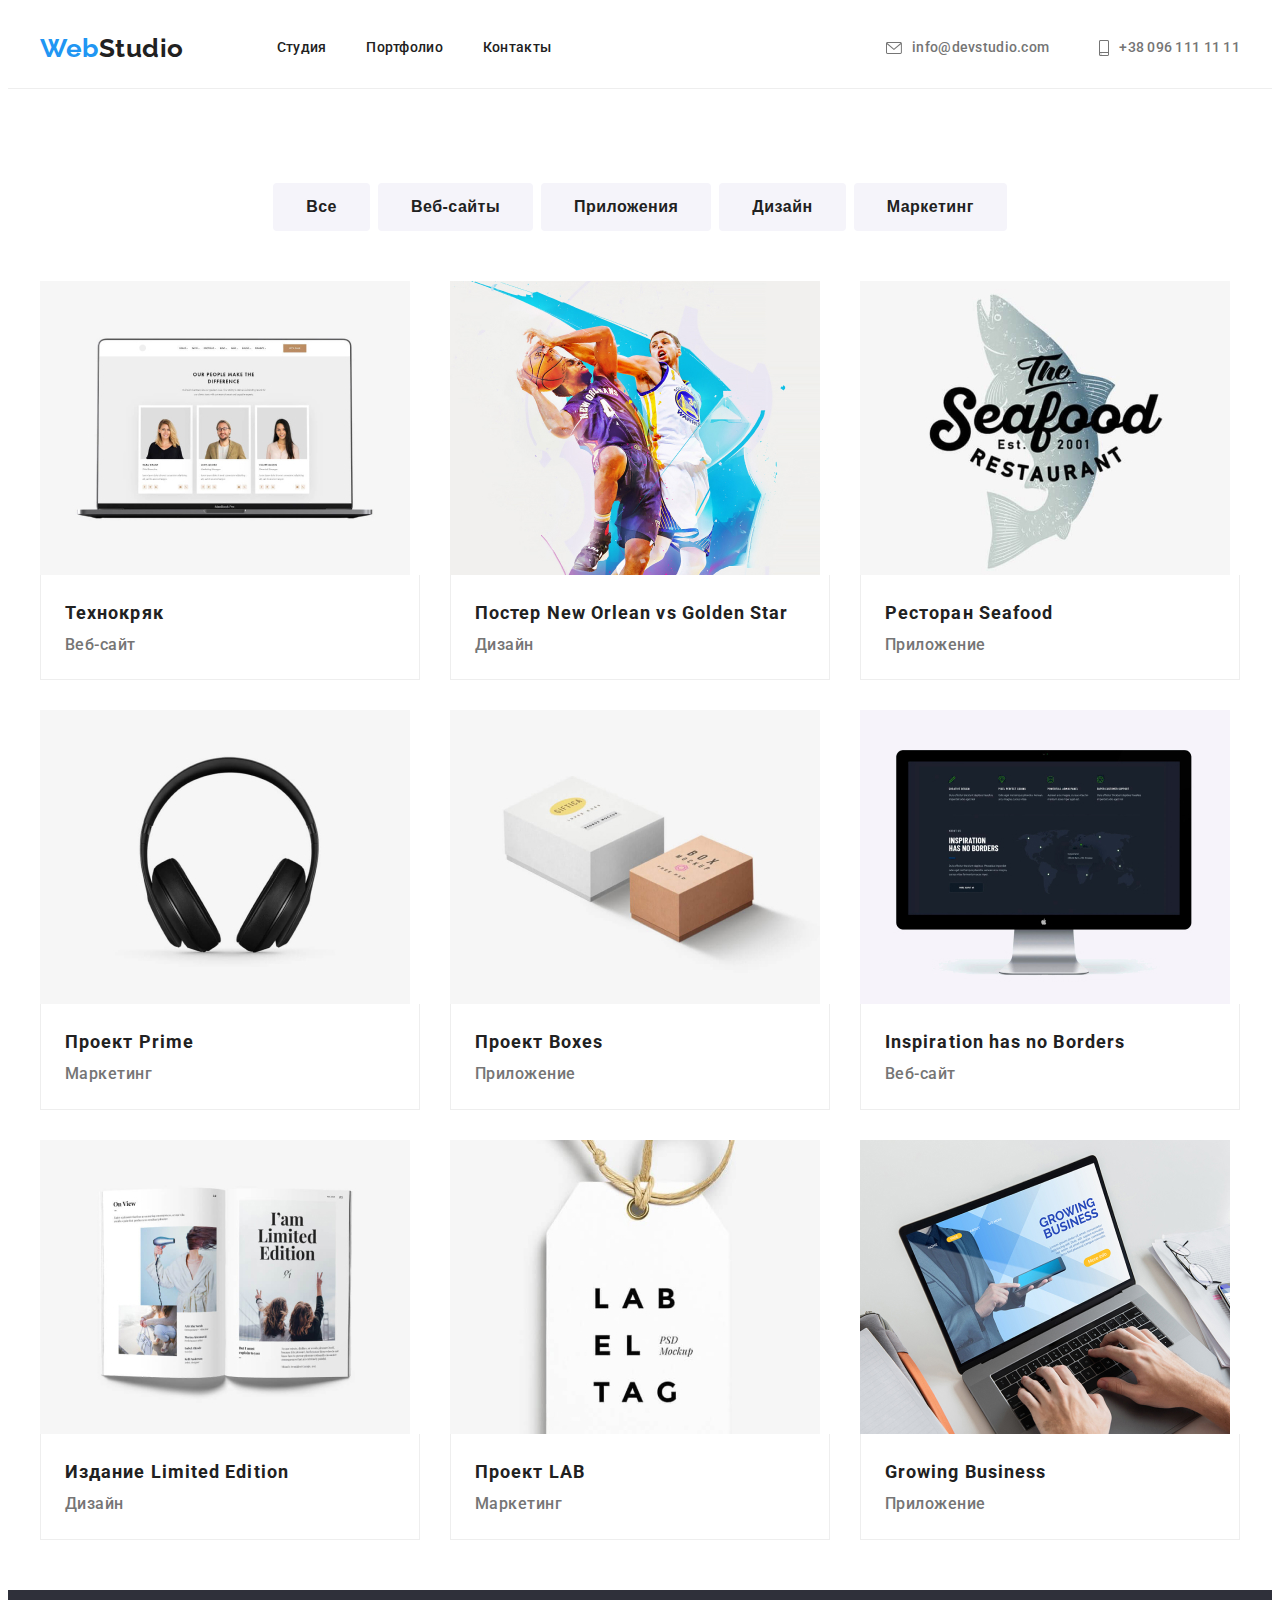
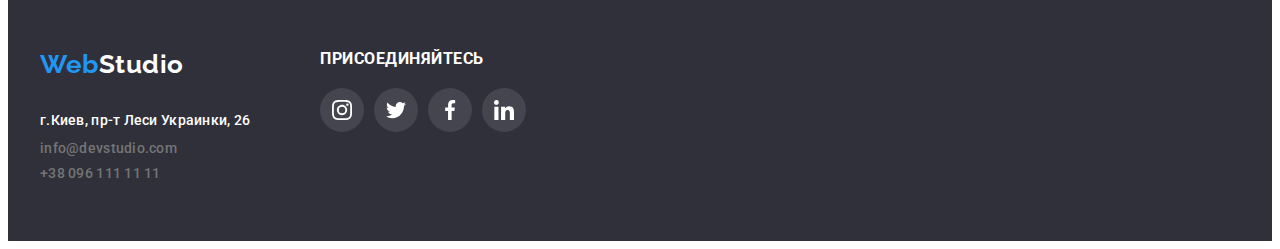
==== portfolio.html @ a92f8828 "commitment for new" ====
<!DOCTYPE html>
<html lang="ru">
<head>
    <meta charset="UTF-8">
    <meta http-equiv="X-UA-Compatible" content="IE=edge">
    <meta name="viewport" content="width=device-width, initial-scale=1.0">
    <title>portfolio</title>
    <link href="https://fonts.googleapis.com/css2?family=Raleway:wght@700&family=Roboto:wght@400;500;700;900&display=swap" 
        rel="stylesheet">
        <link rel="stylesheet" href="https://cdnjs.cloudflare.com/ajax/libs/modern-normalize/1.1.0/modern-normalize.min.css" integrity="sha512-wpPYUAdjBVSE4KJnH1VR1HeZfpl1ub8YT/NKx4PuQ5NmX2tKuGu6U/JRp5y+Y8XG2tV+wKQpNHVUX03MfMFn9Q==" crossorigin="anonymous" referrerpolicy="no-referrer" />
        <link rel="stylesheet" href="css/styles.css">
</head>
<body>
    <body>
        <header>
            <div class="main-nav container">
            <nav class="main-nav">
            <a href="" class="logo"><span class="letters">Web</span><span>Studio</span></a>
            <ul class="nav-list">
                <li class="navigate"><a href="./index.html" class="link-current">Студия</a></li>
                <li class="navigate"><a href="./portfolio.html" class="link-current">Портфолио</a></li>
                <li class="navigate"><a href="" class="link-current">Контакты</a></li>
            </ul>
        </nav>  
        <ul class="contact-info">   
            <li class="navigate">
                <a class="comunication" href="mailto:info@devstudio.com">
                    <svg class="letter" width="16" height="12">
                    <use href="./images/icons.svg#letter">
                    </use>
                </svg>
                    info@devstudio.com</a>
            </li>
            <li class="navigate"><a class="comunication" href="tel:+380961111111">
                <svg class="smartphone" width="10" height="16">
                    <use href="./images/icons.svg#smartphone">
                    </use>
                </svg>
                +38 096 111 11 11</a>
            </li>
    </ul>
</div>

    </header>
    <main>
<!--  карточки портфолио -->

<section class="cards-views">
    <div class="container">
    <h1 hidden>Портфолио вторая страница</h1>  

        <ul class="social-links">
        <li class="links-item"><button type="button" class="social-link">Все</button></li>
        <li class="links-item"><button type="button" class="social-link">Веб-сайты</button></li>
        <li class="links-item"><button type="button" class="social-link">Приложения</button></li>
        <li class="links-item"><button type="button" class="social-link">Дизайн</button></li>
        <li class="links-item"><button type="button" class="social-link">Маркетинг</button></li>
    </ul>
    
    <ul class="cards-view">
        <li class="image-frame"> 
        <a href=""> 
            <img 
            src="images/portfolio-photos/website.jpg" alt="" width="370" height="294">
            <div class="card-items">
            <h2 class="header-size">Технокряк</h2>
        <p class="positions">Веб-сайт</p>
    </div>
</a>
    </li>
            <li class="image-frame"> 
                <a href="">
                    <img 
                    src="images/portfolio-photos/design.jpg" alt="" width="370" height="294">
                    <div class="card-items">
            <h2 class="header-size">Постер New Orlean vs Golden Star</h2>
            <p class="positions">Дизайн</p>
        </div>
    </a>
        </li>
                <li class="image-frame"> 
                    <a href="">
                        <img 
                        src="images/portfolio-photos/restaurant.jpg" alt="" width="370" height="294">
                        <div class="card-items">
                        <h2 class="header-size">Ресторан Seafood</h2>
                <p class="positions">Приложение</p>
            </div>
        </a>
            </li>
                    <li class="image-frame"> 
                        <a href="">
                            <img src="images/portfolio-photos/marketproject.jpg" alt="" width="370" height="294">
                            <div class="card-items">
                            <h2 class="header-size">Проект Prime</h2>
                    <p class="positions">Маркетинг</p>
                </div>
            </a>
                </li>
                        <li class="image-frame"> 
                            <a href="">
                                <img src="images/portfolio-photos/application.jpg" alt="" width="370" height="294">
                                <div class="card-items">
                                <h2 class="header-size"> Проект Boxes</h2>
                        <p class="positions">Приложение</p>
                    </div>
                </a>
                    </li>
                            <li class="image-frame">  
                                <a href="">
                                    <img src="images/portfolio-photos/desktop.jpg" alt="" width="370" height="294">
                                    <div class="card-items">
                                    <h2 class="header-size">Inspiration has no Borders</h2>
                            <p class="positions">Веб-сайт</p>
                        </div>
                    </a>
                        </li>
                                <li class="image-frame"> 
                                    <a href="">
                                        <img src="images/portfolio-photos/jurnal.jpg" alt="" width="370" height="294">
                                        <div class="card-items">
                                        <h2 class="header-size">Издание Limited Edition</h2>
                                <p class="positions">Дизайн</p>
                            </div>
                        </a>
                            </li>
                                    <li class="image-frame"> 
                                        <a href="">
                                            <img src="images/portfolio-photos/labproject.jpg" alt="" width="370" height="294">
                                            <div class="card-items">
                                            <h2 class="header-size">Проект LAB</h2>
                                    <p class="positions">Маркетинг</p>
                                </div>
                            </a>
                                </li>
                                        <li class="image-frame"> 
                                            <a href="">
                                                <img src="images/portfolio-photos/noteonlaptop.jpg" alt="" width="370" height="294">
                                                <div class="card-items">
                                                <h2 class="header-size">Growing Business</h2>
                                        <p class="positions">Приложение</p>
                                    </div>
                                </a>
                                    </li>
                                        </ul>  
                                    </div>
                                </div>
</section>
 </main>
 <footer class="adress-details">
    <div class="separation">
        <div class="output">
    <a href="#" class="logo-footer"><span class="letters">Web</span><span class="color">Studio</span></a>
 <address>
    <ul class="footer-list">
   <li class="random">
       <a href="https://goo.gl/maps/Ega7JQtFbg4uDQiL7" target="_blank" rel="noopener noreferrer" class="town-adress">г.Киев, пр-т Леси Украинки, 26</a></li>
   <li class="random"><a href="mailto:info@devstudio.com" class="comunications">info@devstudio.com</a></li>
   <li class="random"><a href="tel:+380961111111" class="comunications">+38 096 111 11 11</a></li> 
</ul>
</address> 
</div>
<div class="container-networks">
<h3 class="footer-adds">присоединяйтесь</h3>
<ul class="network">
    <li class="social-items">
        <a class="social-thing" href="instagram">
        <svg class="messengers" width="20" height="20">
            <use href="./images/icons.svg#instagram">
            </use>
       </svg>
    </a>
    </li>
    <li class="social-items">
        <a class="social-thing" href="twitter">
        <svg class="messengers" width="20" height="20">
            <use href="./images/icons.svg#twitter">
            </use>
       </svg>
    </a>
    </li>
    <li class="social-items">
        <a class="social-thing" href="facebook">
        <svg class="messengers" width="20" height="20">
            <use href="./images/icons.svg#facebook">
            </use>
       </svg>
    </a>
    </li>
    <li class="social-items">
        <a class="social-thing" href="linkedin">
        <svg class="messengers" width="20" height="20">
            <use href="./images/icons.svg#linkedin">
            </use>
       </svg>
    </a>
    </li>
</ul>
</div>
</div>
</footer>
</body>
</html>
---- css/styles.css ----
:root{
    --primary-text-color:#757575;
    --title-text-color:#212121;
    --accent-color:#2196F3;
    --accent-color-second:#fff;
    --accent-color-header:#2196F3;
    --accent-bgc-hero:#2F303A;
    --accent-bgc-fonescreen:#C4C4C4;
    --accent-bgc-folio:#F5F4FA;
    --accent-border:#EEEEEE;
    --border-line:#ECECEC;
    --accent-color-networks:#AFB1B8;
    /* border 30 px between cards */
    --card-border-item:30px;
    --border-shadow-area:0px 1px 3px rgba(0, 0, 0, 0.12), 
    0px 1px 1px rgba(0, 0, 0, 0.14), 0px 2px 1px rgba(0, 0, 0, 0.2);
    --border-radius:0px 0px 4px 4px;
    --shadow-area-portfolio: 0px 3px 1px rgba(0, 0, 0, 0.1), 0px 1px 2px rgba(0, 0, 0, 0.08), 0px 2px 2px rgba(0, 0, 0, 0.12);
    --shadow-area-portfolio-card:0px 1px 1px rgba(0, 0, 0, 0.12), 0px 4px 4px rgba(0, 0, 0, 0.06), 1px 4px 6px rgba(0, 0, 0, 0.16);
    }
    
    body{
        font-family:Roboto,sans-serif;
        font-size:14px;
        color:var(--primary-text-color);
        text-decoration:none;
      }
    /* Класы чтобы убрать точки списка */
    ul,li{
      list-style-type: none;
      padding: 0;
      margin: 0;
      }
    
      header{
        border-bottom: 1px solid var(--accent-border);
      }

    .container{
      width: 1200px;
      padding-left: 15px;
      padding-right: 15px;
      margin-left: auto;
      margin-right: auto;
    }
      
      

    .structure-company{
      padding-top: 94px;
      padding-bottom: 94px;
    }
    

    .main-nav{
      display: block;
      display:flex;
      align-items: center;
    }
    
      .logo {
        
        display: inline-block;
        margin-right: 93px;
    
        font-family: Raleway,sans-serif;
        font-weight: 700;
        font-size: 26px;
        line-height: 1.1;
        color:var(--title-text-color);
        text-decoration: none;
        padding-top: 24px;
        padding-bottom: 24px;
        
      } 
    
    .logo:hover,
    .logo:focus
    {
        color:var(--accent-color);  
    }
    
      .letters{
          color:var(--accent-color);
      }
    
      .nav-list{
      display: flex;
      fill:#212121;
      
      color:var(--accent-color);
      font-size: 14px;
      line-height: 1.1;
      text-decoration: none;
      
      color:var(--primary-text-color);
      font-weight:500;
      font-size: 14px;
      line-height: 1.1;
      letter-spacing: 0.02em;
      }
    
      .nav-list .link-current{
        padding-top: 32px; ;
        padding-bottom: 32px;
        display: block;
        text-align: center;
        font-weight: 500;
        font-size: 14px;
        line-height: 1.1;
        letter-spacing: 0.02em;
        
       color: var(--title-text-color);
      }
    
     .nav-list .navigate{
      
    margin-right: 50px;
    display: block;
     }
    
     .nav-list .navigate:last-child{
      margin-right: 0;
     }
    
     .nav-list .navigate:not(:last-child){
     
      margin-right: 40px;
     }
    
      .nav-list .link-current:hover,
      .nav-list .link-current:focus
      {  
        color: var(--title-text-color);
        color:var(--accent-color);
      }
    
      .contact-info{
       display: flex;
       align-items: center;
       margin-left: auto;
      }
    
      .contact-info .navigate:not(:last-child){
      margin-right: 50px;
    
      }


      .main-nav .comunication{
        display: flex;
        align-items: center;
        color: var(--primary-text-color); 
      }
      
      .letter,
      .smartphone {
      margin-right: 10px;
      fill: currentColor;
      }
 
      /* активная ссылка при переходе на другую страницу*/
    
      
      /* интерактивные ссылки емейл и номер телефона */
      a {
       
        font-size: 14px;
        line-height: 1.1;
        text-decoration: none;
        color:var(--primary-text-color);
        font-weight: 500;
        font-size: 14px;
        line-height: 1.1;
        letter-spacing: 0.02em;
        font-style: normal;
        
        display:block;
      }
     
    
     .comunication{
      padding-top: 32px;
      padding-bottom: 32px;
     }

    .comunication:hover,
    .comunication:focus
    {
    
    color:var(--accent-color);
    }
    

    
      /* section hero */
    .hero{
      border: 1 solid var(--accent-border);
      background-color: var(--accent-bgc-fonescreen);
      text-align:center;
      padding-top: 200px;
      padding-bottom: 200px;

      background-image:linear-gradient( to bottom,  rgba(47, 48, 58, 0.4),  rgba(47, 48, 58, 0.4)),
      url(../images/fonescreen.jpg); 
      background-repeat: no-repeat;
      background-position: center;
      background-size: 1600px 600px;
      
    }
    
      .main-header{
      color: var(--accent-color-second);
      font-weight: 900;
      font-size: 44px;
      line-height: 1.36;
      letter-spacing: 0.06em;
      text-transform: uppercase;
      padding: 0;
      margin: 0;
      margin-bottom: 30px;
      }
    
      /* кнопка */
    
    button{
    
      display: inline-block;
      border-radius: 4px;
      padding: 10px 32px;
      min-width: 200px;
      border: 1px solid transparent;
     
    
      color:var(--accent-color-second);
      background:var(--accent-color);
      font-weight: 700;
      font-size: 16px;
      line-height: 1.8;
      cursor: pointer;
    }
    
    
    
    /* cекция 2 */
    
    /* спрятаный заголовк */
    
    #hidden{
      display: block;
    }
    
    
      .advantage{
      display: flex;
      padding: 0;
      
      }
    
    .list-item{
      flex-basis: calc(100% / 4);
    }
      /* картинки для второй секции на спрайтах */

     .header-icons{
       padding-top: 25px;
       padding-bottom: 25px;
       background: var(--accent-bgc-folio);
       border-radius: 4px; 
     }


    .advantage .list-item:not(:last-child){
      margin-right: 30px;
     }
     
      .tools{
      font-size: 16px;
      text-transform: uppercase;
      line-height:1.1;
      color: var(--title-text-color);
      margin-top: 0;
      padding-top: 30px;
      }
    
      p {
       margin: 0;
     }

     .tools-topic{
      font-size: 14px;
      line-height: 1.7;
      letter-spacing: 0.03em;
      
     }

     .structure-companies{
      padding-bottom: 94px;
     }

     .container-second{
      
      width: 1200px;
      padding-left: 15px;
      padding-right: 15px;
      margin-left: auto;
      margin-right: auto;
      
     }
      .description {
        margin-top: 0;
        margin-left:auto;
        margin-right:auto;
        text-align: center;
        list-style-type: none;
        padding: 0;
        margin-bottom: 50px;
        
        
        color:var(--title-text-color);  
        font-weight: bold;
        font-size: 36px;
        line-height: 1.1;
    }
    
    
    .flex-element{
     display: flex;
     padding: 0;
    
    }
    
    .flex-element > .item {
    flex-basis: calc(100% / 3);
    }
    
    .flex-element .item:not(:last-child){
      margin-right: 30px;
     }

    img{
    display: block;
    max-width: 100%;
    height: auto;
    }
    
    /* 4 cекция container-team */

.team-dream{

padding-top: 94px;
padding-bottom: 94px;
background-color:var(--accent-bgc-folio);
    
}

.prof-list {
display: flex;
padding: 0px;
}
    
.prof-list .items{
  flex-basis: calc(100% / 4);
}

.prof-list .items:not(:last-child){

  margin-right: 30px;
}

     .card-item{
      background-color:var(--accent-color-second);
      padding: 0;
      margin: 0;
      padding: 30px;
      text-align: center;
      box-shadow: var(--border-shadow-area);
      border-radius: 0px 0px 4px 4px;
     }
    
    .surname {
      
      font-size: 16px;
      line-height:1.1;
      color: var(--title-text-color);
      margin-top: 0;
      margin-bottom: 10px;
      letter-spacing: 0.03em;
    }
    
    .position{

    font-size: 16px;
    line-height: 1.1;
    text-align: center;
    letter-spacing: 0.03em;
    color:var(--primary-text-color);
    margin-bottom: 16px;
        
    }
    /* cпрайты для соц сетей */

    
.networks{
  display:flex;
  flex-direction: row;
  align-items: center;
  margin-right: -10px;

}

.networks .social-things{
  display: flex;
  align-items: center;
  color:var(--accent-color-networks);
 }
       
 .messengers{
  fill: currentColor;
}
  .social-items:not(:last-child){
    margin-right: 10px;
  }

 
  .social-things{
    justify-content: center;
    width: 44px;
    height: 44px;
    border-radius: 50%;
  }
   
  .social-things:hover,
  .social-things:focus {
  background-color: var(--accent-color);
  color: var(--accent-color-second);
  }
 
 /*section 5 */
     
 .coloboration{
  display:flex;
  align-items: center;
  }

.partnership{
  
  fill:currentColor;
}

.partners{
  display: flex;
  align-items: center;
  justify-content: center;
  width: 170px;
  height: 92px;
  border: 1px solid var(--accent-color-networks);
  border-radius: 4px;
  color:var(--accent-color-networks);
}


.peer-part:not(:last-child){

  margin-right: 30px;
}

.partners:hover,
.partners:focus {
  border:1px solid var(--accent-color);
  background-color: var(--accent-color-second);
  color: var(--accent-color);
}




    /* FOOOTTEEERRRR */
    
    .adress-details{
    background-color:var(--accent-bgc-hero);
    padding-top: 60px;
    padding-bottom: 60px;
    font-style: normal;
      
    }

    .town-adress{
      font-size: 14px;
      line-height: 1.7;
      color:var(--accent-color-second);
      font-style: normal; 
      display:block;
      margin: 0;
      padding: 0;
      
    }
    
    .logo-footer{
      margin-bottom: 30px;
      font-weight: 700;
      font-size: 26px;
      line-height: 1.1;
      padding: 0;
      font-family: Raleway,sans-serif;

    }

    .comunications:hover,
    .comunications:focus
    {

    color:var(--accent-color);
    }

    .footer-list .random:not(:last-child){
    
    margin-bottom: 9px;
    }
    
    .color{
      color:var(--accent-color-second)
    }

    
   .separation{
  display: flex;
  width: 1200px;
  padding-left: 15px;
  padding-right: 15px;
  margin-left: auto;
  margin-right: auto;
}
   .output{
   margin-right: 70px;
 }
    
 .network{
  display:flex;
  flex-direction: row;
  align-items: center;

}

.network .social-thing{
  display: flex;
  align-items: center;
  color:var(--accent-color-second);
  background: rgba(255, 255, 255, 0.1);
 }
       
 .messengers{
  fill: currentColor;
}
  .social-items:not(:last-child){
    margin-right: 10px;
  }

 
  .social-thing{
    justify-content: center;
    width: 44px;
    height: 44px;
    border-radius: 50%;
  }
   
  .social-thing:hover,
  .social-thing:focus {
  background-color: var(--accent-color);
  color: var(--accent-color-second);
  }
    /* Страница портфолио */
    
    /*  cекция кнопок для навигации  */

    .cards-views{
      padding-top: 94px;
      padding-bottom: 94px;
    }

    .social-links{
      display: flex;
      justify-content: center;
      padding: 0px;
      margin-bottom: 50px;
      
    }
    
    .social-links .links-item:not(:last-child){
    margin-right: 8px;
    }
    
    
    
    .social-link {
      
      display: inline-block;
      border-radius: 4px;
      min-width: 75px;
      color: var(--title-text-color);
      background-color:var(--accent-bgc-folio);
      font-size: 16px;
      line-height: 1.6;
      letter-spacing: 0.03em;
      
      }
    
     .social-links .social-link:hover,
     .social-links .social-link:focus
    {
    color:var(--accent-color-second);
    background-color:var(--accent-color);
    box-shadow:var(--shadow-area-portfolio);

    }
    
    
    .cards-view .image-frame:hover,
    .cards-view .image-frame:focus{
  
    box-shadow:var(--shadow-area-portfolio-card);
    }




    .footer-adds{
    font-size: 16px;
    text-transform: uppercase;
    line-height:1.1;
    color: var(--accent-color-second);
    letter-spacing: 0.03em;
    margin-top: 0;
    margin-bottom: 20px;
  }
    /* секция карточек в портфолио */

    .cards-views{
      padding-bottom: 50px;
      
    }
    
    .cards-view{
      display: flex;
      flex-wrap: wrap;
      margin-top:calc( -1 * var(--card-border-item));
      margin-left:calc( -1 * var(--card-border-item));
    
      }
      
      .cards-view >.image-frame{
      flex-basis: calc(100% / 3 - var(--card-border-item));
      margin-top: var(--card-border-item);
      margin-left: var(--card-border-item); 
      }
    
     
    .header-size{
    
      font-size: 18px;
      line-height: 2;
      color: var(--title-text-color);
      margin-left:auto;
      margin-right:auto;
      margin: 0;
      letter-spacing: 0.06em;
     
    }
    
     .card-items{
      border: 1px solid var(--accent-border);
      border-top: none;
      padding: 20px;
      padding-left: 24px;
     }
      
     .positions{

      font-size: 16px;
      line-height: 1.8;
      letter-spacing: 0.03em;
      color:var(--primary-text-color);
     }
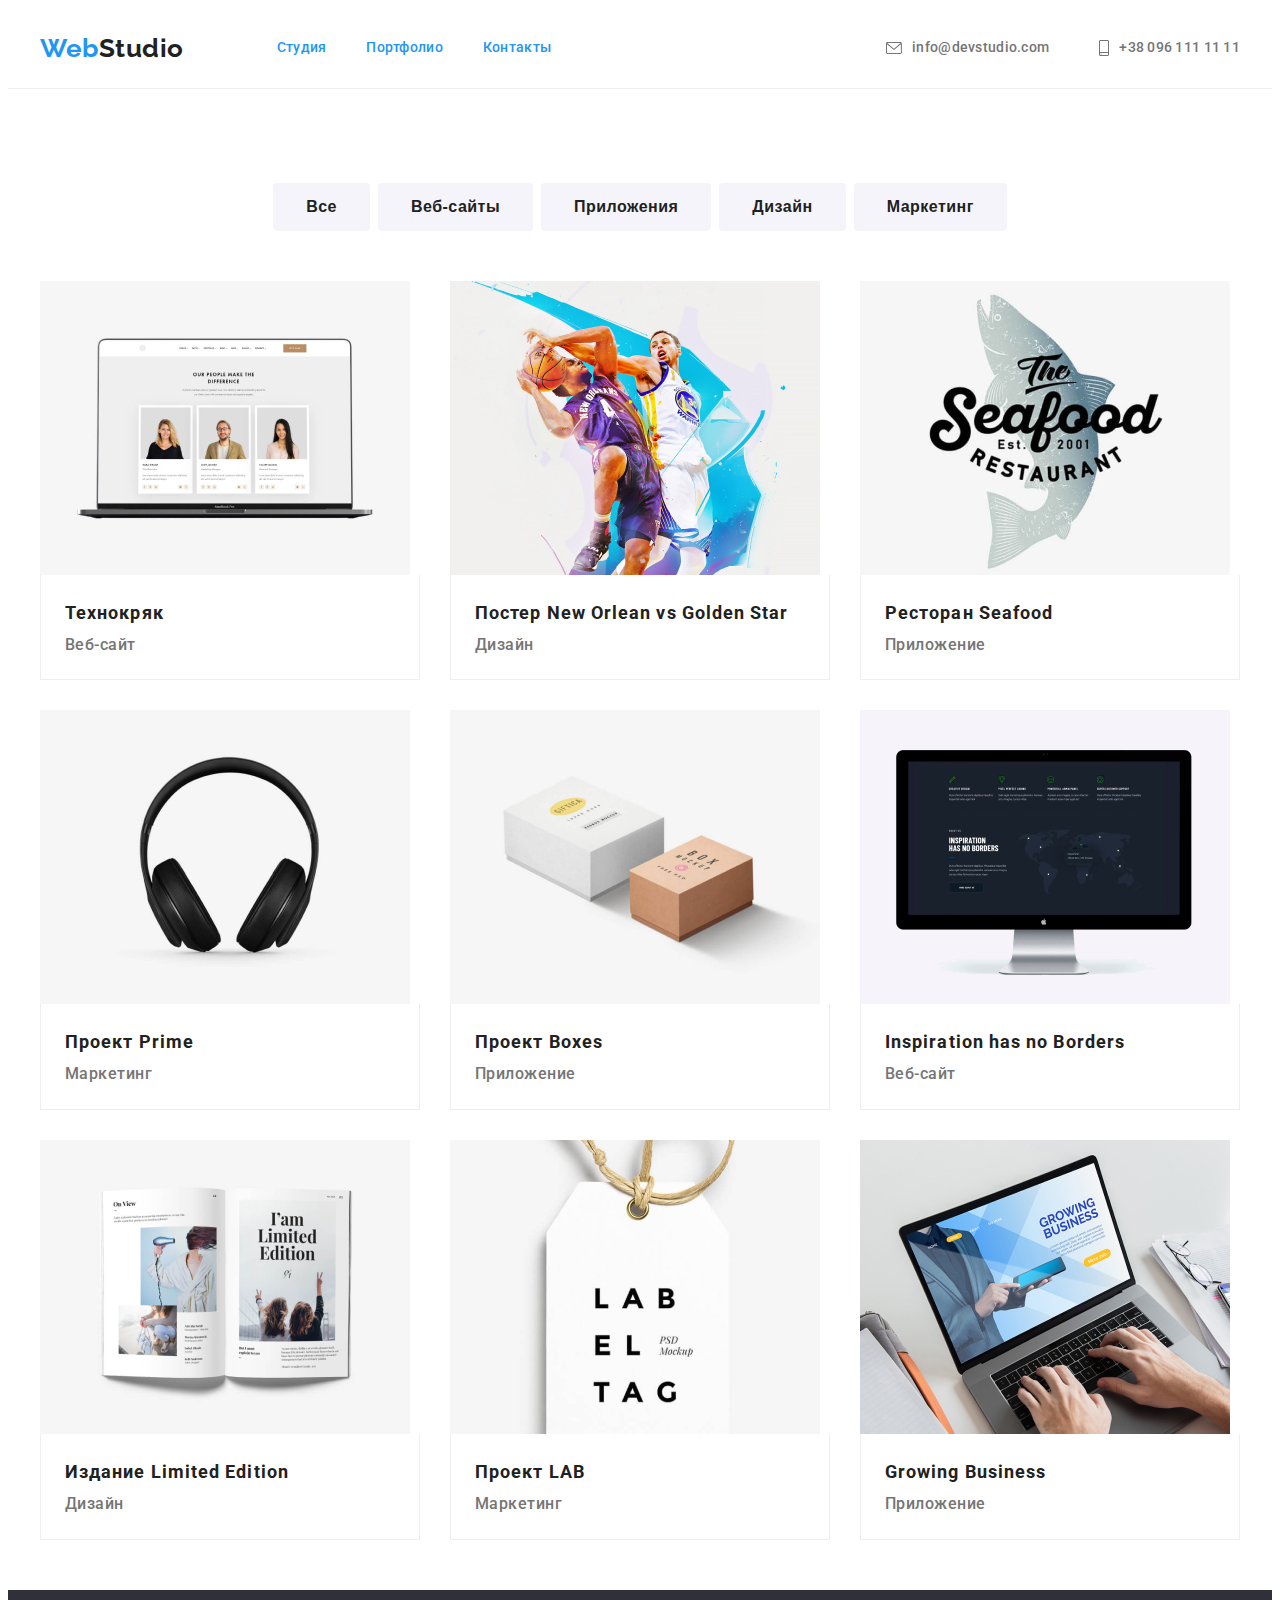
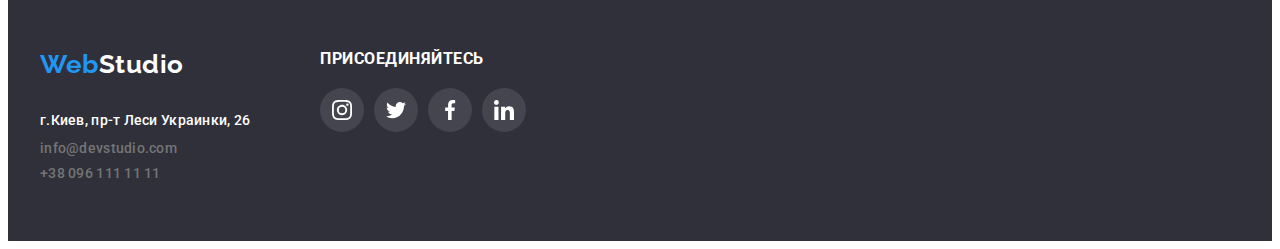
==== commit 7e2cf14e: "corrections" ====
--- a/portfolio.html
+++ b/portfolio.html
@@ -59,7 +59,7 @@
     
     <ul class="cards-view">
         <li class="image-frame"> 
-        <a href=""> 
+        <a class="cards-icons" href=""> 
             <img 
             src="images/portfolio-photos/website.jpg" alt="" width="370" height="294">
             <div class="card-items">
@@ -69,7 +69,7 @@
 </a>
     </li>
             <li class="image-frame"> 
-                <a href="">
+                <a class="cards-icons" href="">
                     <img 
                     src="images/portfolio-photos/design.jpg" alt="" width="370" height="294">
                     <div class="card-items">
@@ -79,7 +79,7 @@
     </a>
         </li>
                 <li class="image-frame"> 
-                    <a href="">
+                    <a class="cards-icons" href="">
                         <img 
                         src="images/portfolio-photos/restaurant.jpg" alt="" width="370" height="294">
                         <div class="card-items">
@@ -89,7 +89,7 @@
         </a>
             </li>
                     <li class="image-frame"> 
-                        <a href="">
+                        <a class="cards-icons" href="">
                             <img src="images/portfolio-photos/marketproject.jpg" alt="" width="370" height="294">
                             <div class="card-items">
                             <h2 class="header-size">Проект Prime</h2>
@@ -98,7 +98,7 @@
             </a>
                 </li>
                         <li class="image-frame"> 
-                            <a href="">
+                            <a class="cards-icons" href="">
                                 <img src="images/portfolio-photos/application.jpg" alt="" width="370" height="294">
                                 <div class="card-items">
                                 <h2 class="header-size"> Проект Boxes</h2>
@@ -107,7 +107,7 @@
                 </a>
                     </li>
                             <li class="image-frame">  
-                                <a href="">
+                                <a class="cards-icons" href="">
                                     <img src="images/portfolio-photos/desktop.jpg" alt="" width="370" height="294">
                                     <div class="card-items">
                                     <h2 class="header-size">Inspiration has no Borders</h2>
@@ -116,7 +116,7 @@
                     </a>
                         </li>
                                 <li class="image-frame"> 
-                                    <a href="">
+                                    <a class="cards-icons" href="">
                                         <img src="images/portfolio-photos/jurnal.jpg" alt="" width="370" height="294">
                                         <div class="card-items">
                                         <h2 class="header-size">Издание Limited Edition</h2>
@@ -125,7 +125,7 @@
                         </a>
                             </li>
                                     <li class="image-frame"> 
-                                        <a href="">
+                                        <a class="cards-icons" href="">
                                             <img src="images/portfolio-photos/labproject.jpg" alt="" width="370" height="294">
                                             <div class="card-items">
                                             <h2 class="header-size">Проект LAB</h2>
@@ -134,7 +134,7 @@
                             </a>
                                 </li>
                                         <li class="image-frame"> 
-                                            <a href="">
+                                            <a class="cards-icons" href="">
                                                 <img src="images/portfolio-photos/noteonlaptop.jpg" alt="" width="370" height="294">
                                                 <div class="card-items">
                                                 <h2 class="header-size">Growing Business</h2>
--- a/css/styles.css
+++ b/css/styles.css
@@ -18,6 +18,8 @@
     --shadow-area-portfolio: 0px 3px 1px rgba(0, 0, 0, 0.1), 0px 1px 2px rgba(0, 0, 0, 0.08), 0px 2px 2px rgba(0, 0, 0, 0.12);
     --shadow-area-portfolio-card:0px 1px 1px rgba(0, 0, 0, 0.12), 0px 4px 4px rgba(0, 0, 0, 0.06), 1px 4px 6px rgba(0, 0, 0, 0.16);
     }
+
+
     
     body{
         font-family:Roboto,sans-serif;
@@ -100,8 +102,8 @@
       letter-spacing: 0.02em;
       }
     
-      .nav-list .link-current{
-        padding-top: 32px; ;
+      .nav-list .link{
+        padding-top: 32px; 
         padding-bottom: 32px;
         display: block;
         text-align: center;
@@ -109,10 +111,20 @@
         font-size: 14px;
         line-height: 1.1;
         letter-spacing: 0.02em;
-        
-       color: var(--title-text-color);
-      }
-    
+  
+      }
+    
+      .link-current{
+        padding-top: 32px; 
+        padding-bottom: 32px;
+        display: block;
+        text-align: center;
+        font-weight: 500;
+        font-size: 14px;
+        line-height: 1.1;
+        letter-spacing: 0.02em;
+       color: var(--accent-color-header);
+      }
      .nav-list .navigate{
       
     margin-right: 50px;
@@ -262,13 +274,16 @@
     }
       /* картинки для второй секции на спрайтах */
 
-     .header-icons{
-       padding-top: 25px;
-       padding-bottom: 25px;
-       background: var(--accent-bgc-folio);
-       border-radius: 4px; 
-     }
-
+    
+     .picture-cards{
+      display: flex;
+      align-items: center;
+      justify-content: center;
+      background-color: var(--accent-bgc-folio);
+      border-radius: 4px;
+      margin-bottom: 30px;
+      height: 120px;
+    }
 
     .advantage .list-item:not(:last-child){
       margin-right: 30px;
@@ -405,7 +420,7 @@
   display:flex;
   flex-direction: row;
   align-items: center;
-  margin-right: -10px;
+  
 
 }
 
@@ -525,6 +540,7 @@
     
    .separation{
   display: flex;
+  align-items: base;
   width: 1200px;
   padding-left: 15px;
   padding-right: 15px;
@@ -615,8 +631,8 @@
     }
     
     
-    .cards-view .image-frame:hover,
-    .cards-view .image-frame:focus{
+    .cards-icons:hover,
+    .cards-icons:focus{
   
     box-shadow:var(--shadow-area-portfolio-card);
     }
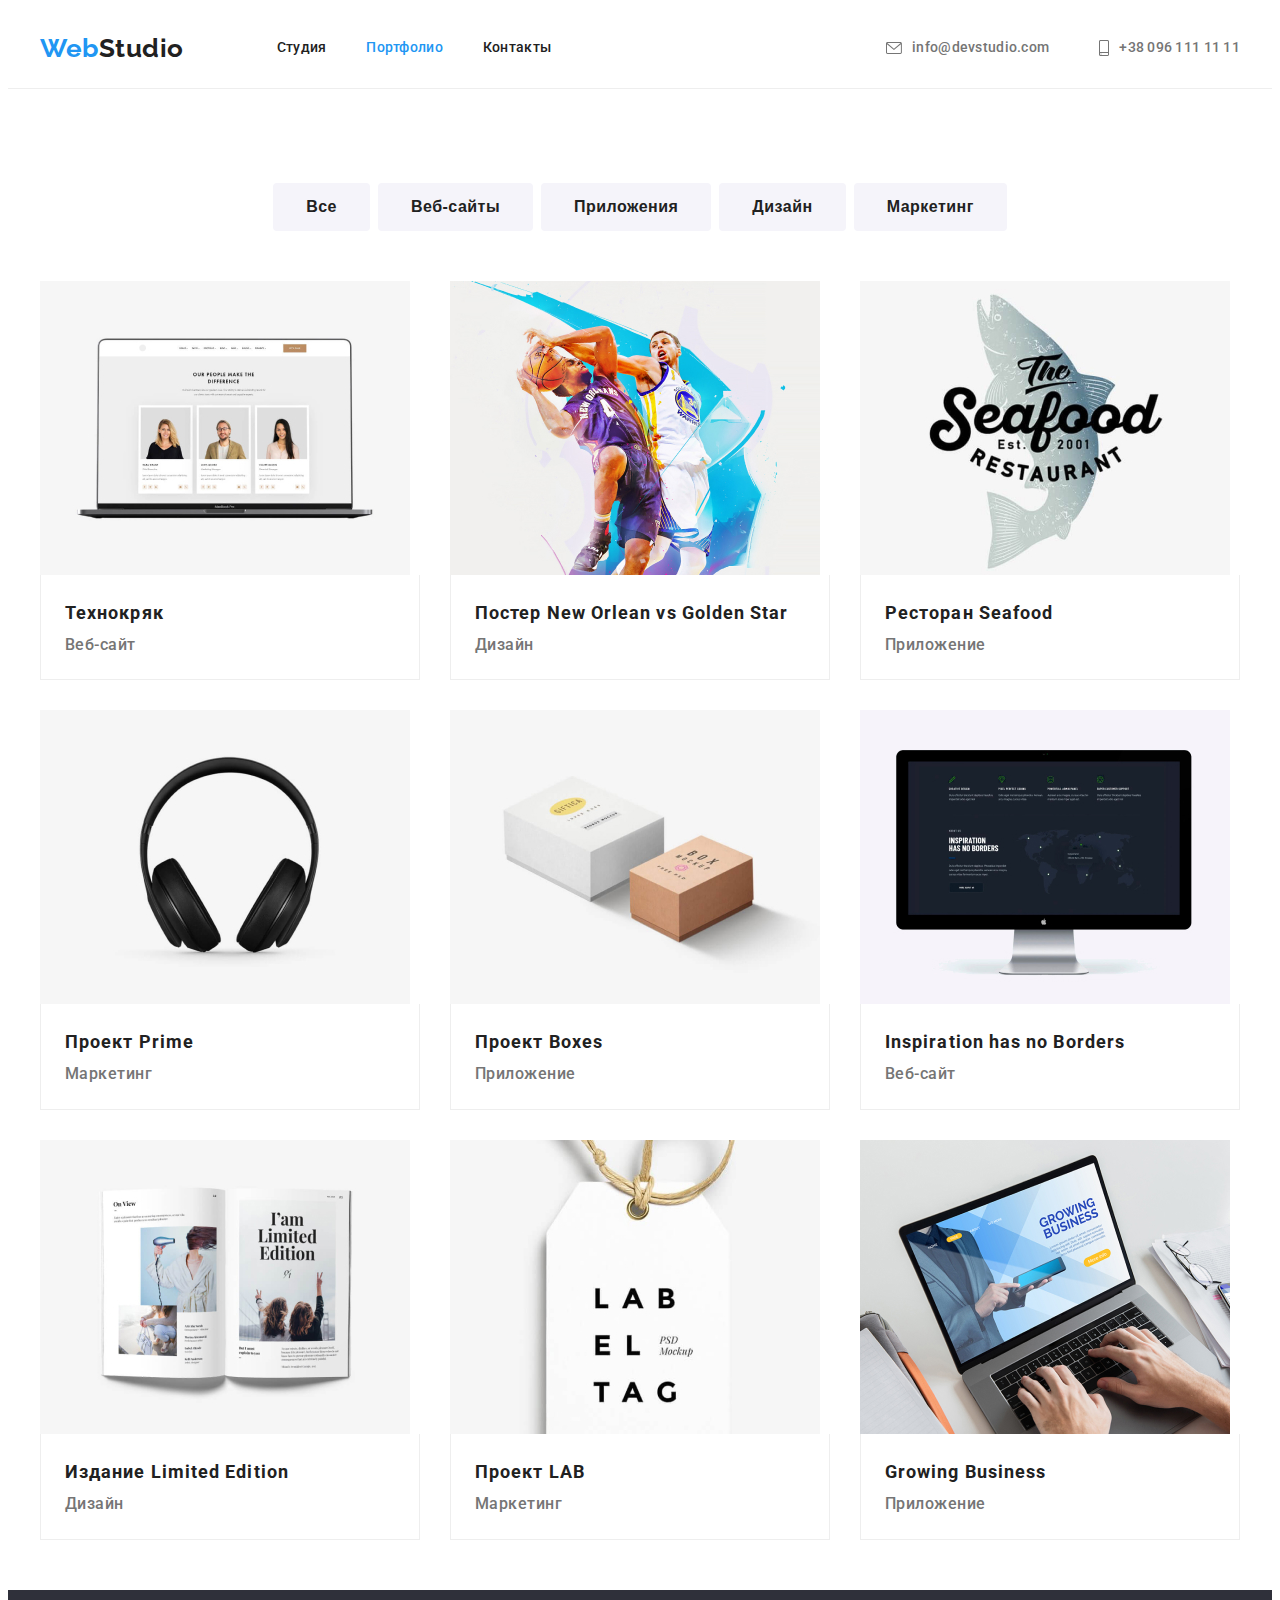
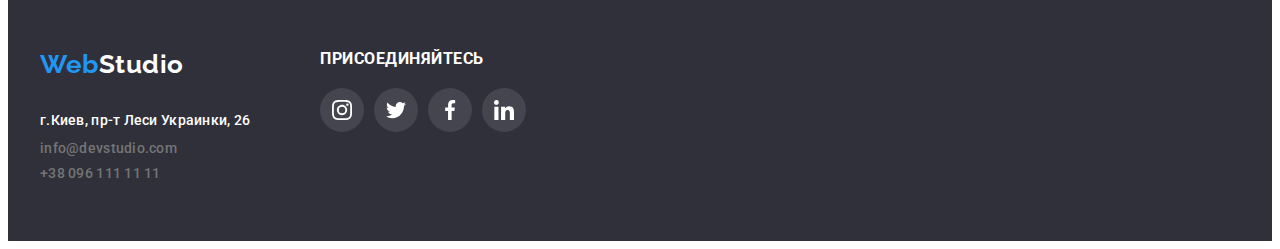
==== commit 7d784b60: "homework4" ====
--- a/portfolio.html
+++ b/portfolio.html
@@ -17,9 +17,9 @@
             <nav class="main-nav">
             <a href="" class="logo"><span class="letters">Web</span><span>Studio</span></a>
             <ul class="nav-list">
-                <li class="navigate"><a href="./index.html" class="link-current">Студия</a></li>
+                <li class="navigate"><a href="./index.html" class="link">Студия</a></li>
                 <li class="navigate"><a href="./portfolio.html" class="link-current">Портфолио</a></li>
-                <li class="navigate"><a href="" class="link-current">Контакты</a></li>
+                <li class="navigate"><a href="" class="link">Контакты</a></li>
             </ul>
         </nav>  
         <ul class="contact-info">   
--- a/css/styles.css
+++ b/css/styles.css
@@ -88,14 +88,11 @@
     
       .nav-list{
       display: flex;
-      fill:#212121;
-      
-      color:var(--accent-color);
       font-size: 14px;
       line-height: 1.1;
       text-decoration: none;
       
-      color:var(--primary-text-color);
+      color:var(--title-text-color);
       font-weight:500;
       font-size: 14px;
       line-height: 1.1;
@@ -111,6 +108,7 @@
         font-size: 14px;
         line-height: 1.1;
         letter-spacing: 0.02em;
+        color: var(--title-text-color);
   
       }
     
@@ -123,8 +121,9 @@
         font-size: 14px;
         line-height: 1.1;
         letter-spacing: 0.02em;
-       color: var(--accent-color-header);
-      }
+       color:var(--accent-color-header);
+      }
+
      .nav-list .navigate{
       
     margin-right: 50px;
@@ -140,11 +139,11 @@
       margin-right: 40px;
      }
     
-      .nav-list .link-current:hover,
-      .nav-list .link-current:focus
+      .nav-list .link:hover,
+      .nav-list .link:focus
       {  
-        color: var(--title-text-color);
-        color:var(--accent-color);
+      
+        color: var(--accent-color);
       }
     
       .contact-info{
